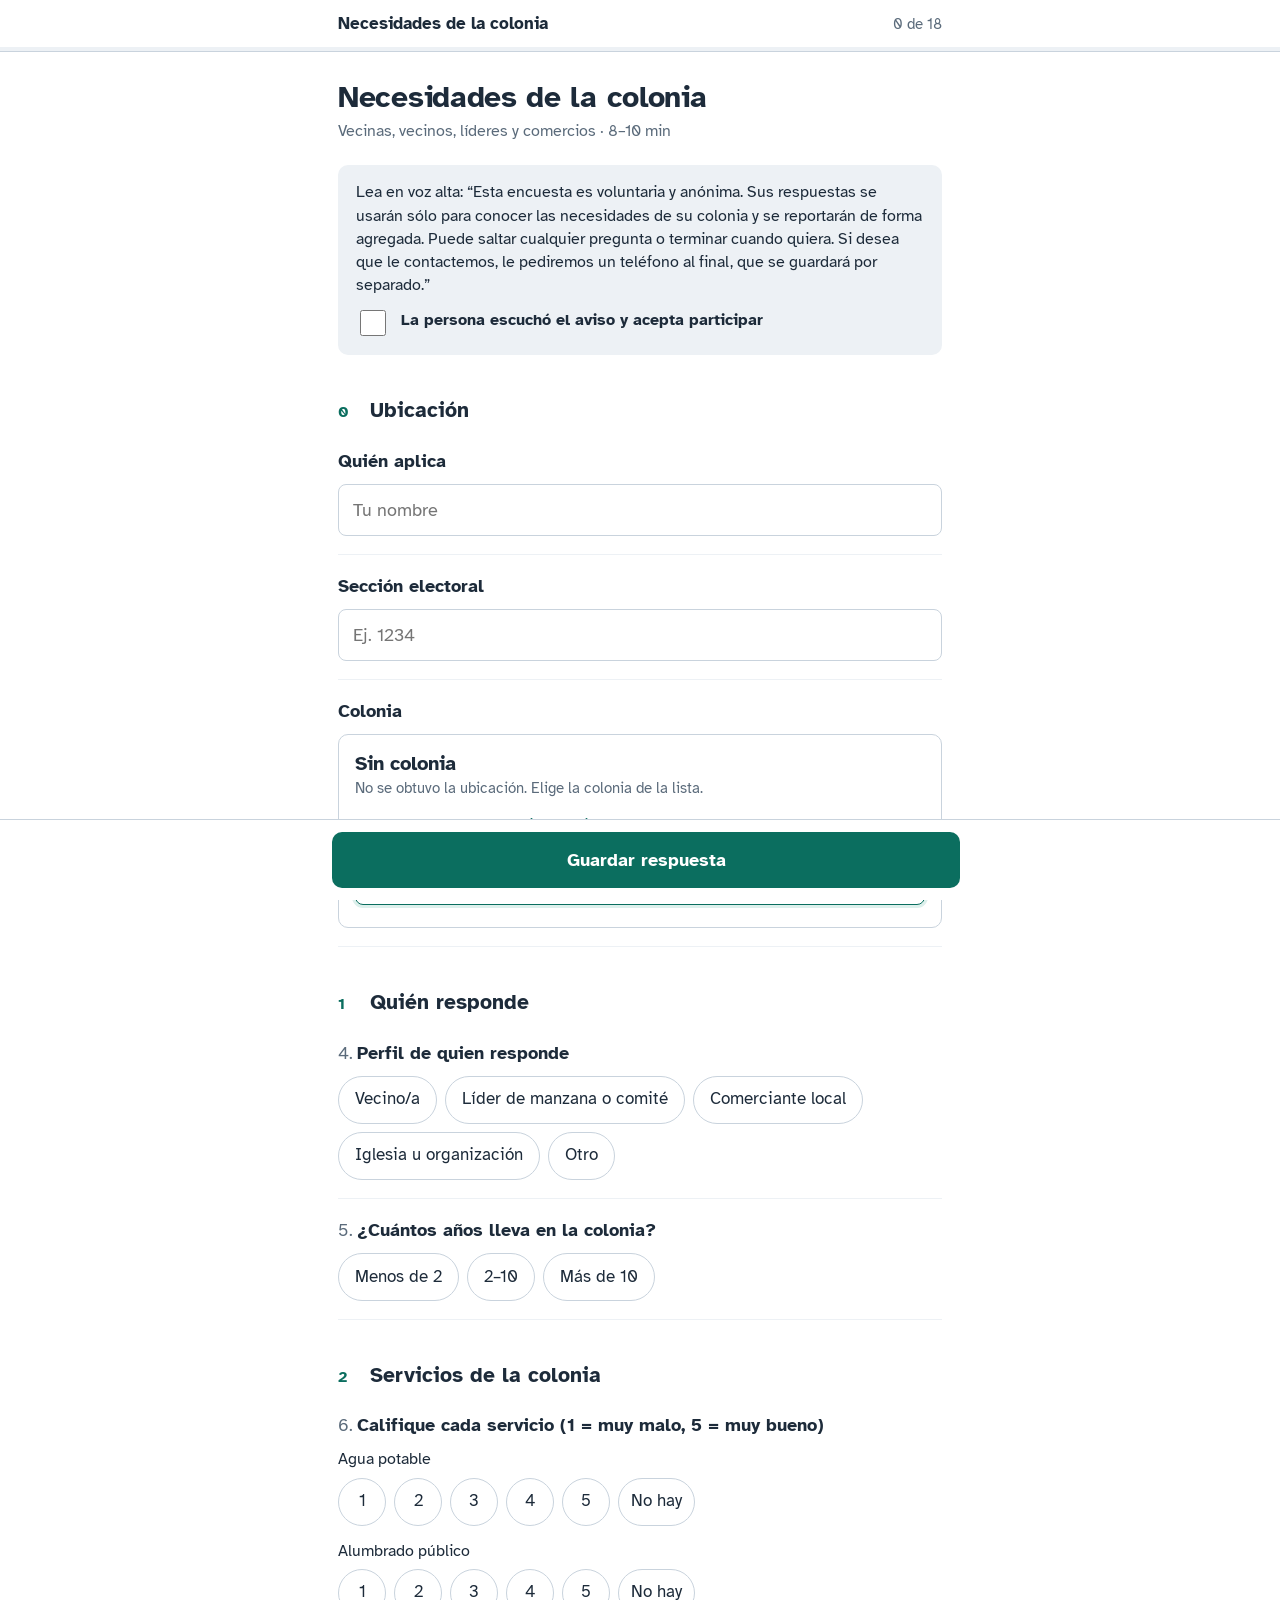
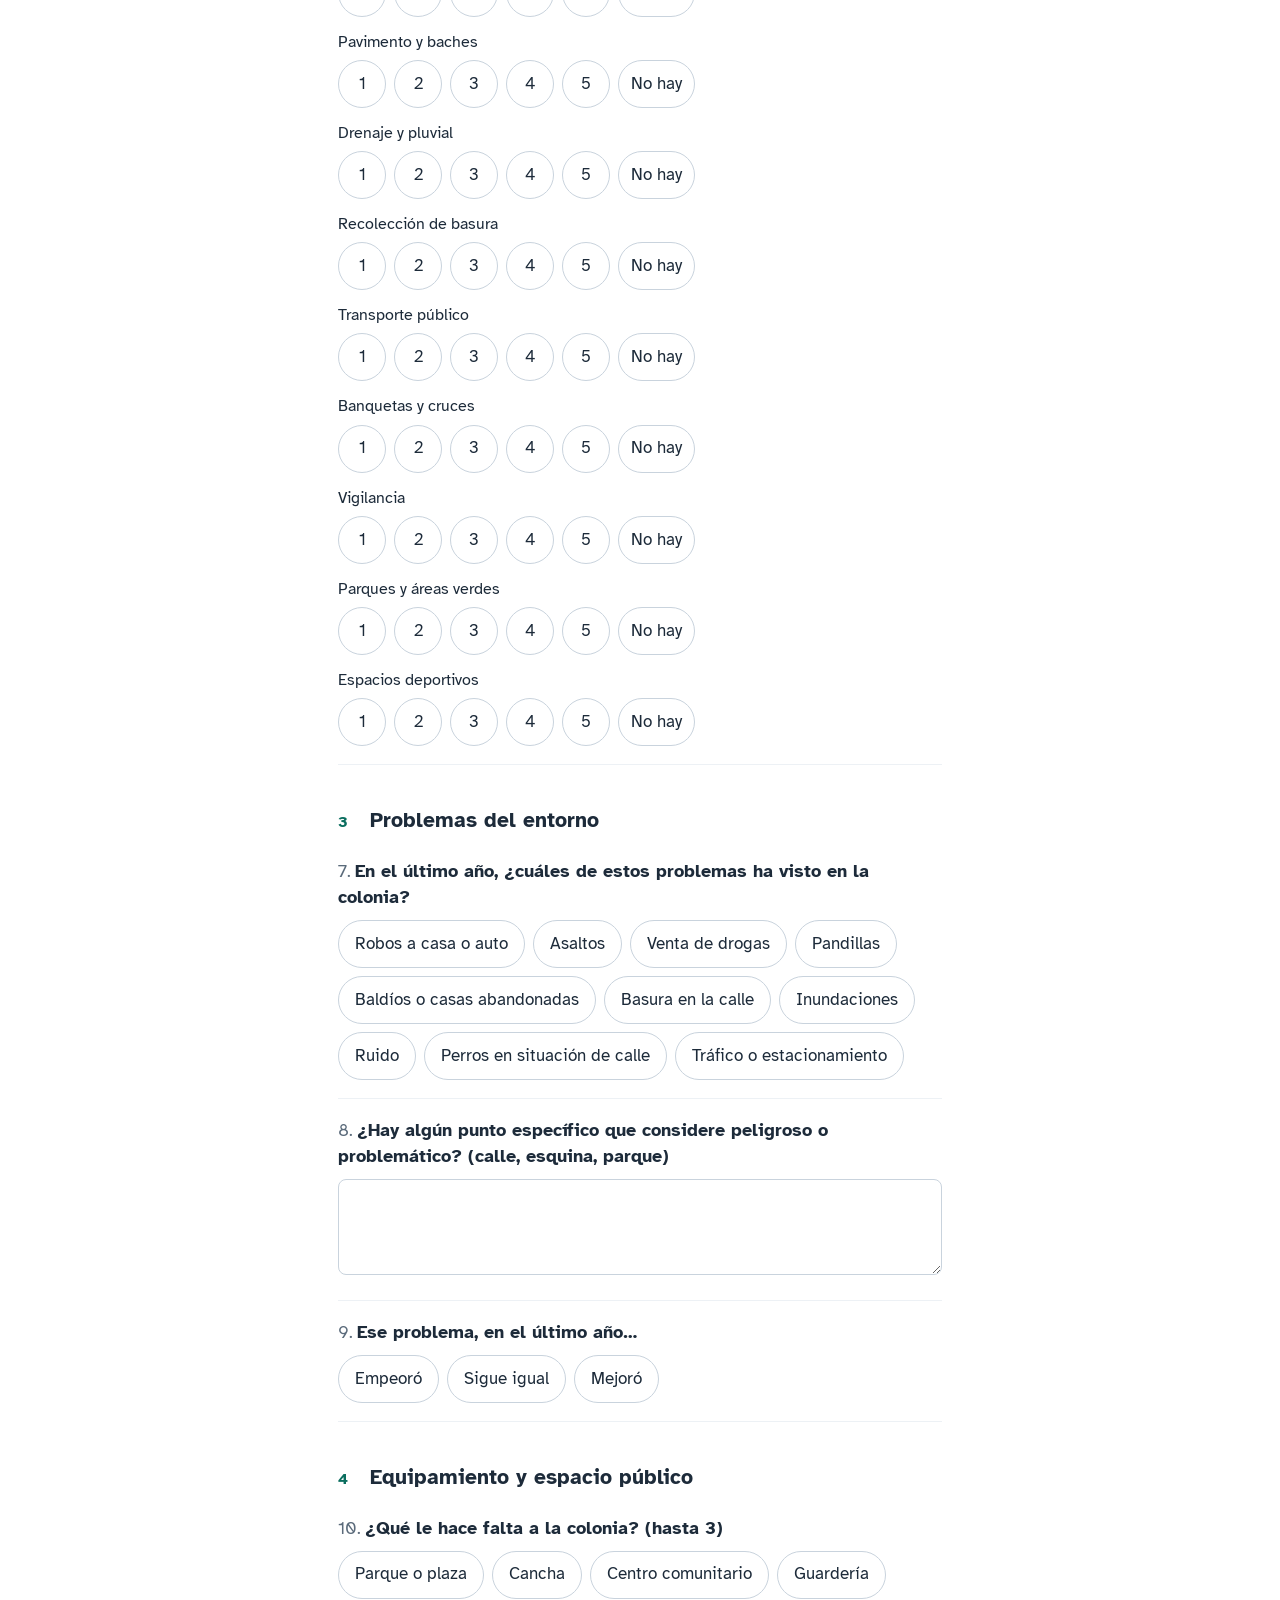
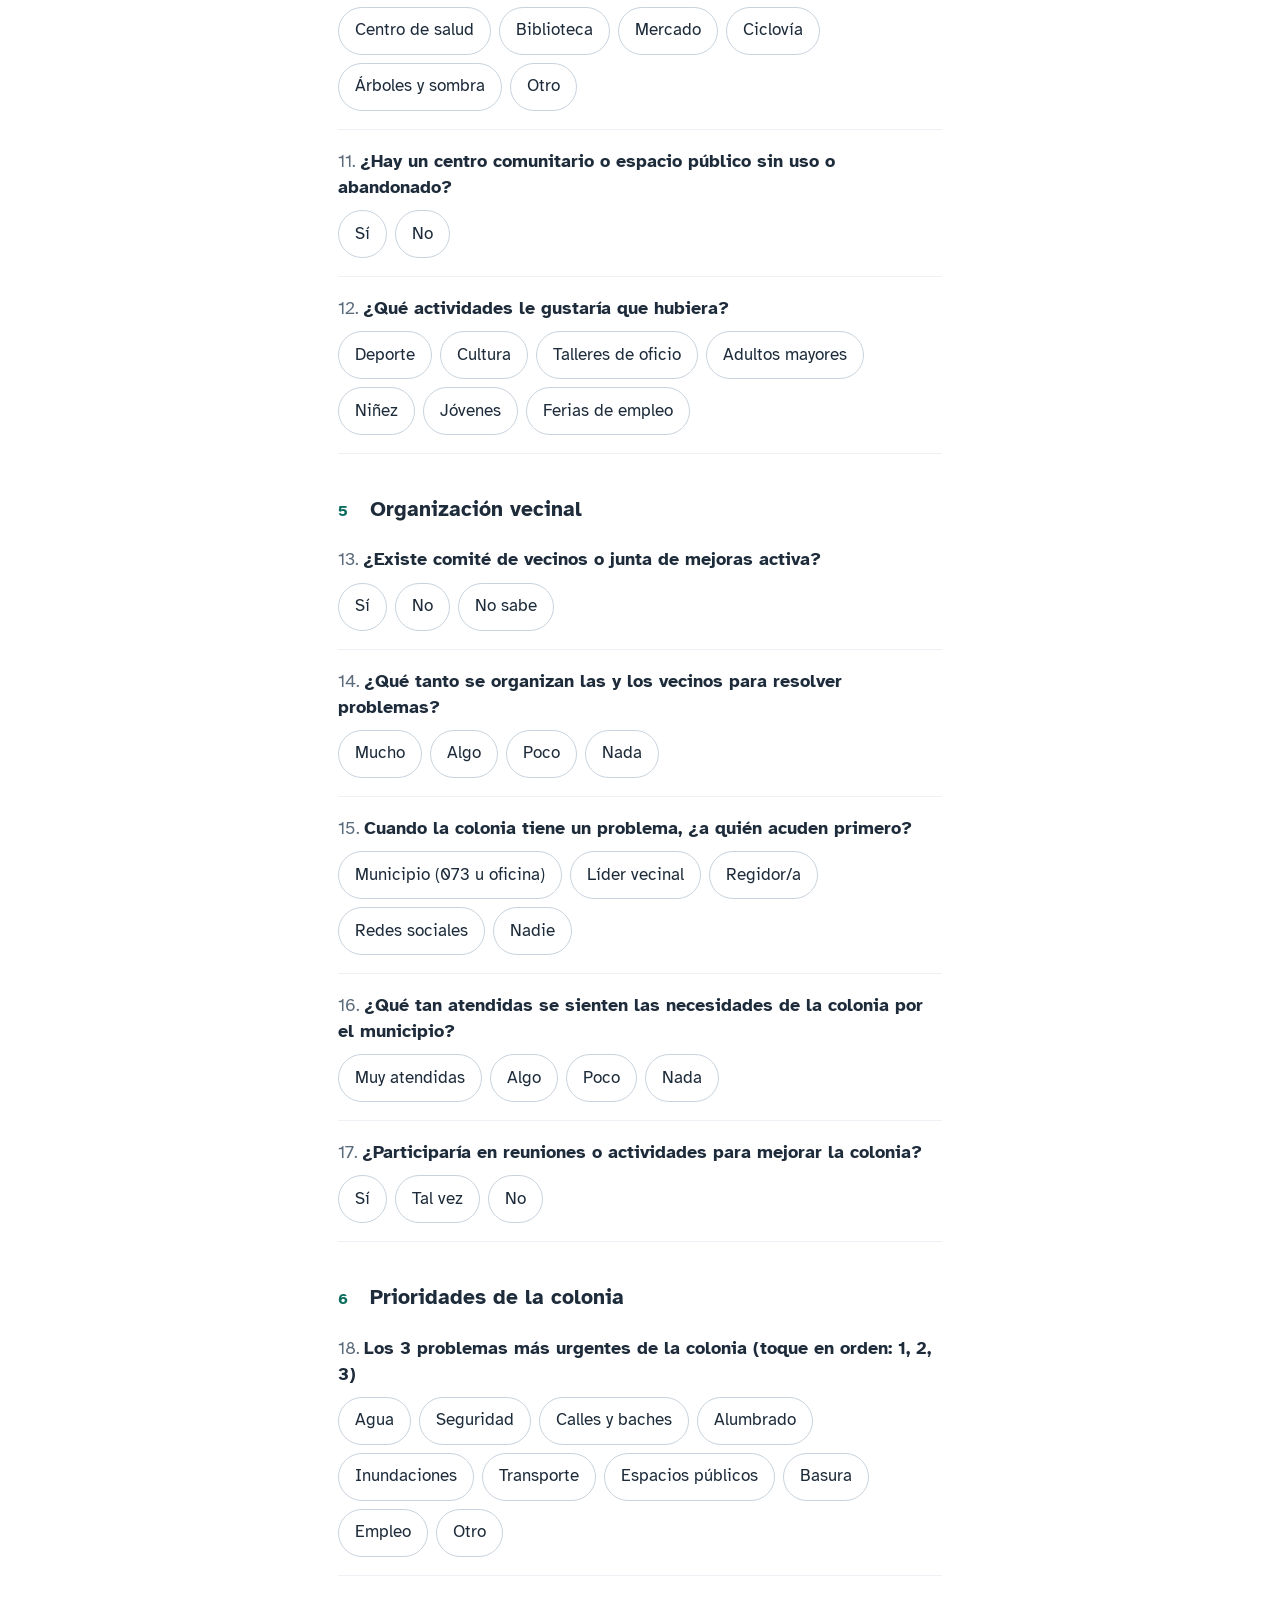
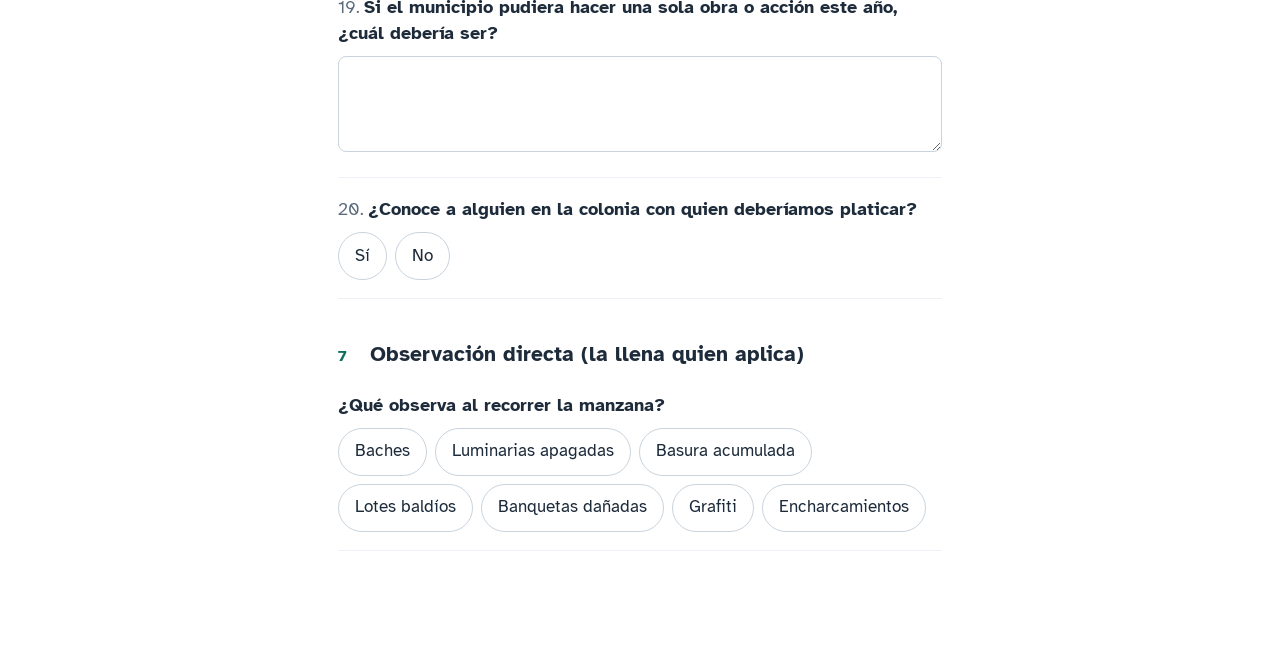
==== colonia/index.html @ 7fc2164d "Add files via upload" ====
<!DOCTYPE html>
<html lang="es">
<head>
  <meta charset="utf-8">
  <meta name="viewport" content="width=device-width, initial-scale=1, viewport-fit=cover">
  <meta name="theme-color" content="#0B6E5F">
  <title>Necesidades de la colonia</title>
  <link rel="manifest" href="../manifest.webmanifest">
  <link rel="icon" href="data:image/svg+xml,<svg xmlns=%22http://www.w3.org/2000/svg%22 viewBox=%220 0 100 100%22><text y=%22.9em%22 font-size=%2290%22>📋</text></svg>">
  <link rel="preconnect" href="https://fonts.googleapis.com">
  <link href="https://fonts.googleapis.com/css2?family=Atkinson+Hyperlegible:wght@400;700&display=swap" rel="stylesheet">
  <link rel="stylesheet" href="../assets/estilos.css">
</head>
<body data-tipo="colonia">
  <div class="barra">
    <div class="barra-in"><b id="barraTitulo"></b><small id="barraAvance">0 de 0</small></div>
    <div class="progreso"><i id="barraProgreso"></i></div>
  </div>

  <main id="app">
    <h1 id="titulo"></h1>
    <p class="sub" id="subtitulo"></p>

    <div class="aviso">
      <p>Lea en voz alta: “Esta encuesta es voluntaria y anónima. Sus respuestas se usarán sólo para conocer las necesidades de su colonia y se reportarán de forma agregada. Puede saltar cualquier pregunta o terminar cuando quiera. Si desea que le contactemos, le pediremos un teléfono al final, que se guardará por separado.”</p>
      <label class="check"><input type="checkbox" id="consentimiento"> La persona escuchó el aviso y acepta participar</label>
    </div>

    <h2><span>0</span>Ubicación</h2>
    <div class="q">
      <label for="aplicador">Quién aplica</label>
      <input type="text" id="aplicador" autocomplete="name" placeholder="Tu nombre">
    </div>
    <div class="q">
      <label for="seccion">Sección electoral</label>
      <input type="number" id="seccion" inputmode="numeric" placeholder="Ej. 1234">
    </div>
    <div class="q">
      <span class="et">Colonia</span>
      <div class="colonia" id="coloniaCaja">
        <div class="nom" id="coloniaNom">Buscando ubicación…</div>
        <div class="meta" id="coloniaMeta">Permite el acceso a la ubicación para detectarla sola.</div>
        <div class="acciones">
          <button type="button" class="link" id="btnGps">Detectar de nuevo</button>
          <button type="button" class="link" id="btnBuscar">Elegir de la lista</button>
        </div>
        <div id="buscador" hidden>
          <input type="search" id="busca" placeholder="Escribe el nombre de la colonia" autocomplete="off" style="margin-top:10px">
          <div class="resultados" id="resultados"></div>
        </div>
      </div>
    </div>
    <div id="extras"></div>

    <div id="secciones"></div>
  </main>

  <div class="pie"><div class="pie-in">
    <span class="pend" id="pendientes"></span>
    <button type="button" class="btn" id="btnEnviar">Guardar respuesta</button>
  </div></div>

  <script src="../assets/config.js"></script>
  <script src="../assets/esquemas.js"></script>
  <script src="../assets/colonias.js"></script>
  <script src="../assets/app.js"></script>
</body>
</html>
---- assets/estilos.css ----
:root {
    --tinta: #1D2B3A;      /* texto */
    --tenue: #5B6B7B;      /* texto secundario */
    --papel: #FFFFFF;
    --superficie: #EDF1F5; /* bloques */
    --linea: #C9D3DD;
    --accion: #0B6E5F;     /* seleccionado / botón */
    --accion-suave: #DDF0EC;
    --orden: #F0B429;      /* números del top 3 */
    --alerta: #B42318;
    box-sizing: border-box;
    padding-top: env(safe-area-inset-top, 0px);
    padding-bottom: env(safe-area-inset-bottom, 0px);
  }
  *, *::before, *::after { box-sizing: inherit; }
  html, body { margin: 0; background: var(--papel); color: var(--tinta); }
  body { font: 18px/1.45 "Atkinson Hyperlegible", system-ui, -apple-system, "Segoe UI", sans-serif; }
  main { max-width: 640px; margin: 0 auto; padding: 0 18px 120px; }

  .barra { position: sticky; top: 0; z-index: 5; background: var(--papel); border-bottom: 1px solid var(--linea); }
  .barra-in { max-width: 640px; margin: 0 auto; padding: 12px 18px 10px; display: flex; justify-content: space-between; gap: 12px; align-items: baseline; }
  .barra b { font-size: 17px; }
  .barra small { color: var(--tenue); font-size: 15px; }
  .progreso { height: 4px; background: var(--superficie); }
  .progreso i { display: block; height: 100%; width: 0; background: var(--accion); transition: width .25s; }

  h1 { font-size: 30px; line-height: 1.15; margin: 28px 0 6px; letter-spacing: -0.01em; }
  .sub { color: var(--tenue); margin: 0 0 22px; font-size: 16px; }
  h2 { font-size: 21px; margin: 40px 0 4px; display: flex; gap: 10px; align-items: baseline; }
  h2 span { color: var(--accion); font-size: 16px; min-width: 1.4em; }

  .aviso { background: var(--superficie); border-radius: 10px; padding: 16px 18px; font-size: 16px; }
  .aviso p { margin: 0 0 12px; }
  .check { display: flex; gap: 12px; align-items: flex-start; font-weight: 700; cursor: pointer; }
  .check input { width: 26px; height: 26px; accent-color: var(--accion); flex: none; margin-top: 1px; }

  .q { padding: 18px 0; border-bottom: 1px solid var(--superficie); }
  .q[hidden] { display: none; }
  .q > label, .q > .et { display: block; font-weight: 700; margin-bottom: 10px; }
  .q .num { color: var(--tenue); font-weight: 400; margin-right: 4px; }

  input[type=text], input[type=number], input[type=tel], input[type=search], textarea {
    width: 100%; font: inherit; color: inherit; padding: 12px 14px; border: 1.5px solid var(--linea);
    border-radius: 8px; background: var(--papel); min-height: 50px;
  }
  textarea { min-height: 96px; resize: vertical; }
  input:focus, textarea:focus { outline: none; border-color: var(--accion); box-shadow: 0 0 0 3px var(--accion-suave); }

  .ops { display: flex; flex-wrap: wrap; gap: 8px; }
  .op { position: relative; font: inherit; font-size: 17px; color: var(--tinta); background: var(--papel);
        border: 1.5px solid var(--linea); border-radius: 999px; padding: 10px 16px; min-height: 48px; cursor: pointer; text-align: left; }
  .op[aria-pressed=true] { background: var(--accion); border-color: var(--accion); color: #fff; }
  .op:focus-visible, .btn:focus-visible { outline: 3px solid var(--orden); outline-offset: 2px; }
  .op .rk { display: inline-grid; place-items: center; width: 26px; height: 26px; border-radius: 50%;
            background: var(--orden); color: var(--tinta); font-weight: 700; font-size: 15px; margin-right: 8px; }
  .otro { margin-top: 10px; }

  .tabla { display: grid; gap: 14px; }
  .fila-esc .nombre, .fila-cnt .nombre { font-size: 16px; margin-bottom: 6px; }
  .fila-esc .ops .op { min-width: 48px; justify-content: center; text-align: center; padding: 10px 12px; }
  .fila-cnt { display: flex; align-items: center; justify-content: space-between; gap: 12px; }
  .paso { display: flex; align-items: center; gap: 6px; }
  .paso button { width: 48px; height: 48px; border-radius: 50%; border: 1.5px solid var(--linea); background: var(--papel); font: inherit; font-size: 24px; color: var(--tinta); cursor: pointer; }
  .paso output { min-width: 2ch; text-align: center; font-weight: 700; font-size: 20px; }

  .colonia { border: 1.5px solid var(--linea); border-radius: 10px; padding: 14px 16px; }
  .colonia.ok { border-color: var(--accion); background: var(--accion-suave); }
  .colonia .nom { font-size: 20px; font-weight: 700; }
  .colonia .meta { color: var(--tenue); font-size: 15px; }
  .colonia .acciones { display: flex; gap: 14px; margin-top: 8px; flex-wrap: wrap; }
  .link { background: none; border: 0; padding: 6px 0; font: inherit; font-size: 16px; color: var(--accion); text-decoration: underline; cursor: pointer; }
  .resultados { margin-top: 8px; display: grid; }
  .resultados button { text-align: left; font: inherit; font-size: 17px; background: var(--papel); border: 0; border-bottom: 1px solid var(--superficie); padding: 12px 4px; color: var(--tinta); cursor: pointer; }
  .resultados button small { color: var(--tenue); }

  .pie { position: fixed; left: 0; right: 0; bottom: 0; background: var(--papel); border-top: 1px solid var(--linea);
         padding: 12px 18px calc(12px + env(safe-area-inset-bottom, 0px)); }
  .pie-in { max-width: 640px; margin: 0 auto; display: flex; gap: 12px; align-items: center; }
  .btn { flex: 1; font: inherit; font-weight: 700; font-size: 18px; border: 0; border-radius: 10px; min-height: 56px; background: var(--accion); color: #fff; cursor: pointer; }
  .btn[disabled] { opacity: .5; }
  .btn.sec { background: var(--superficie); color: var(--tinta); }
  .error { color: var(--alerta); font-size: 16px; margin-top: 8px; }
  .pend { font-size: 15px; color: var(--tenue); }

  .listo { text-align: left; padding-top: 48px; }
  .listo .folio { font-size: 34px; font-weight: 700; letter-spacing: .02em; }
  @media (prefers-reduced-motion: reduce) { * { transition: none !important; } }
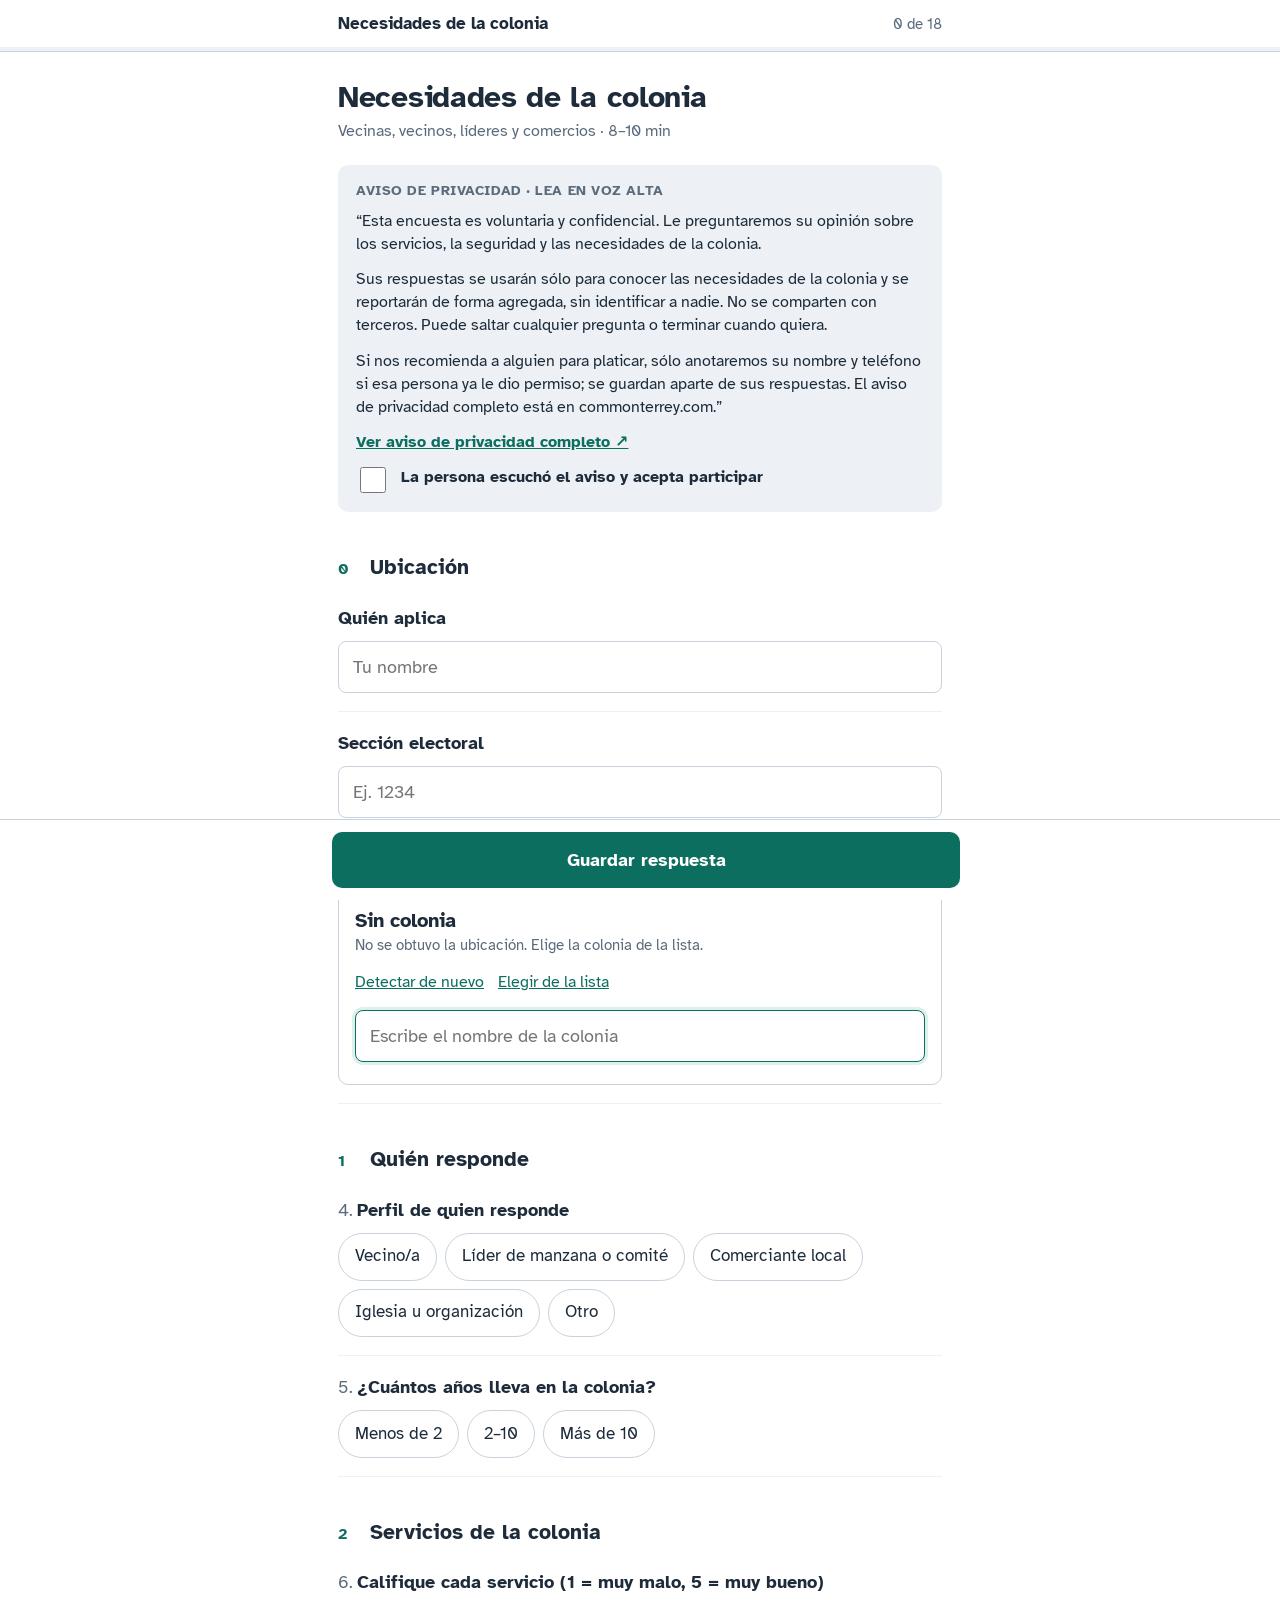
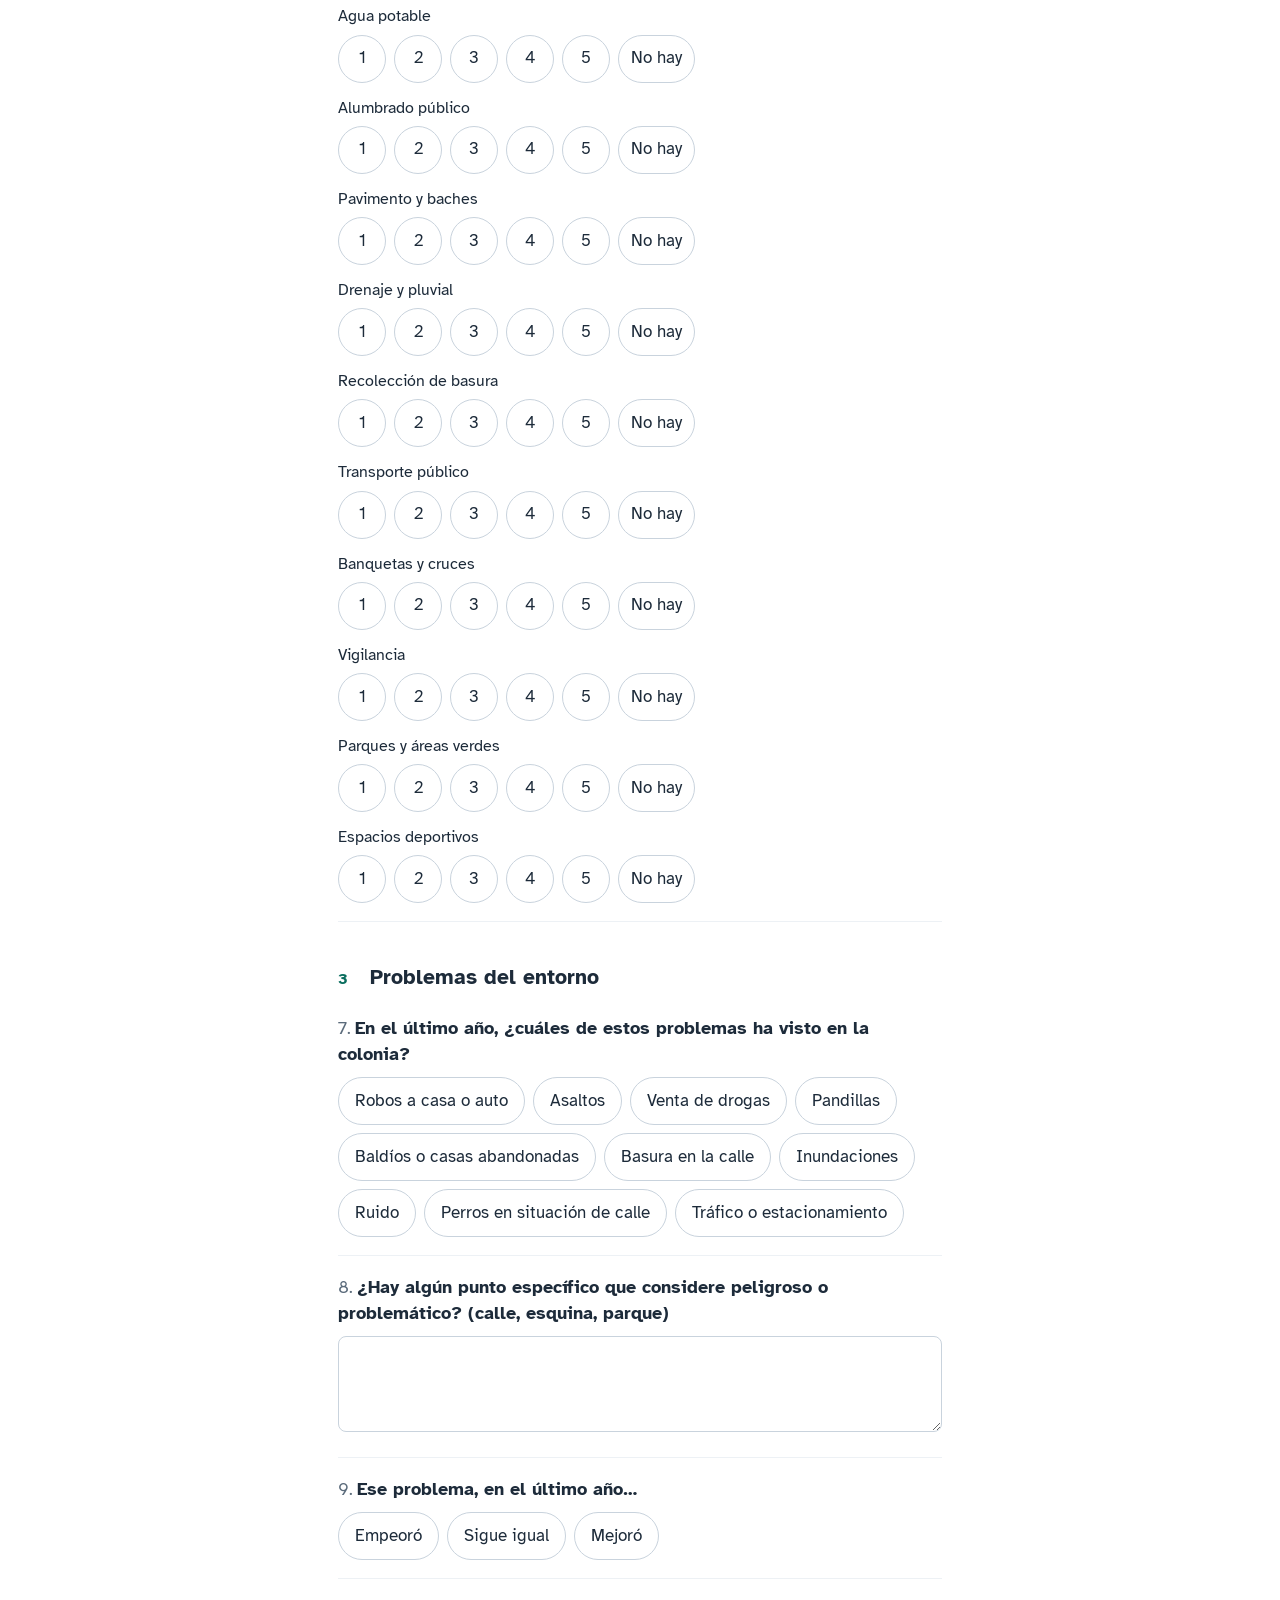
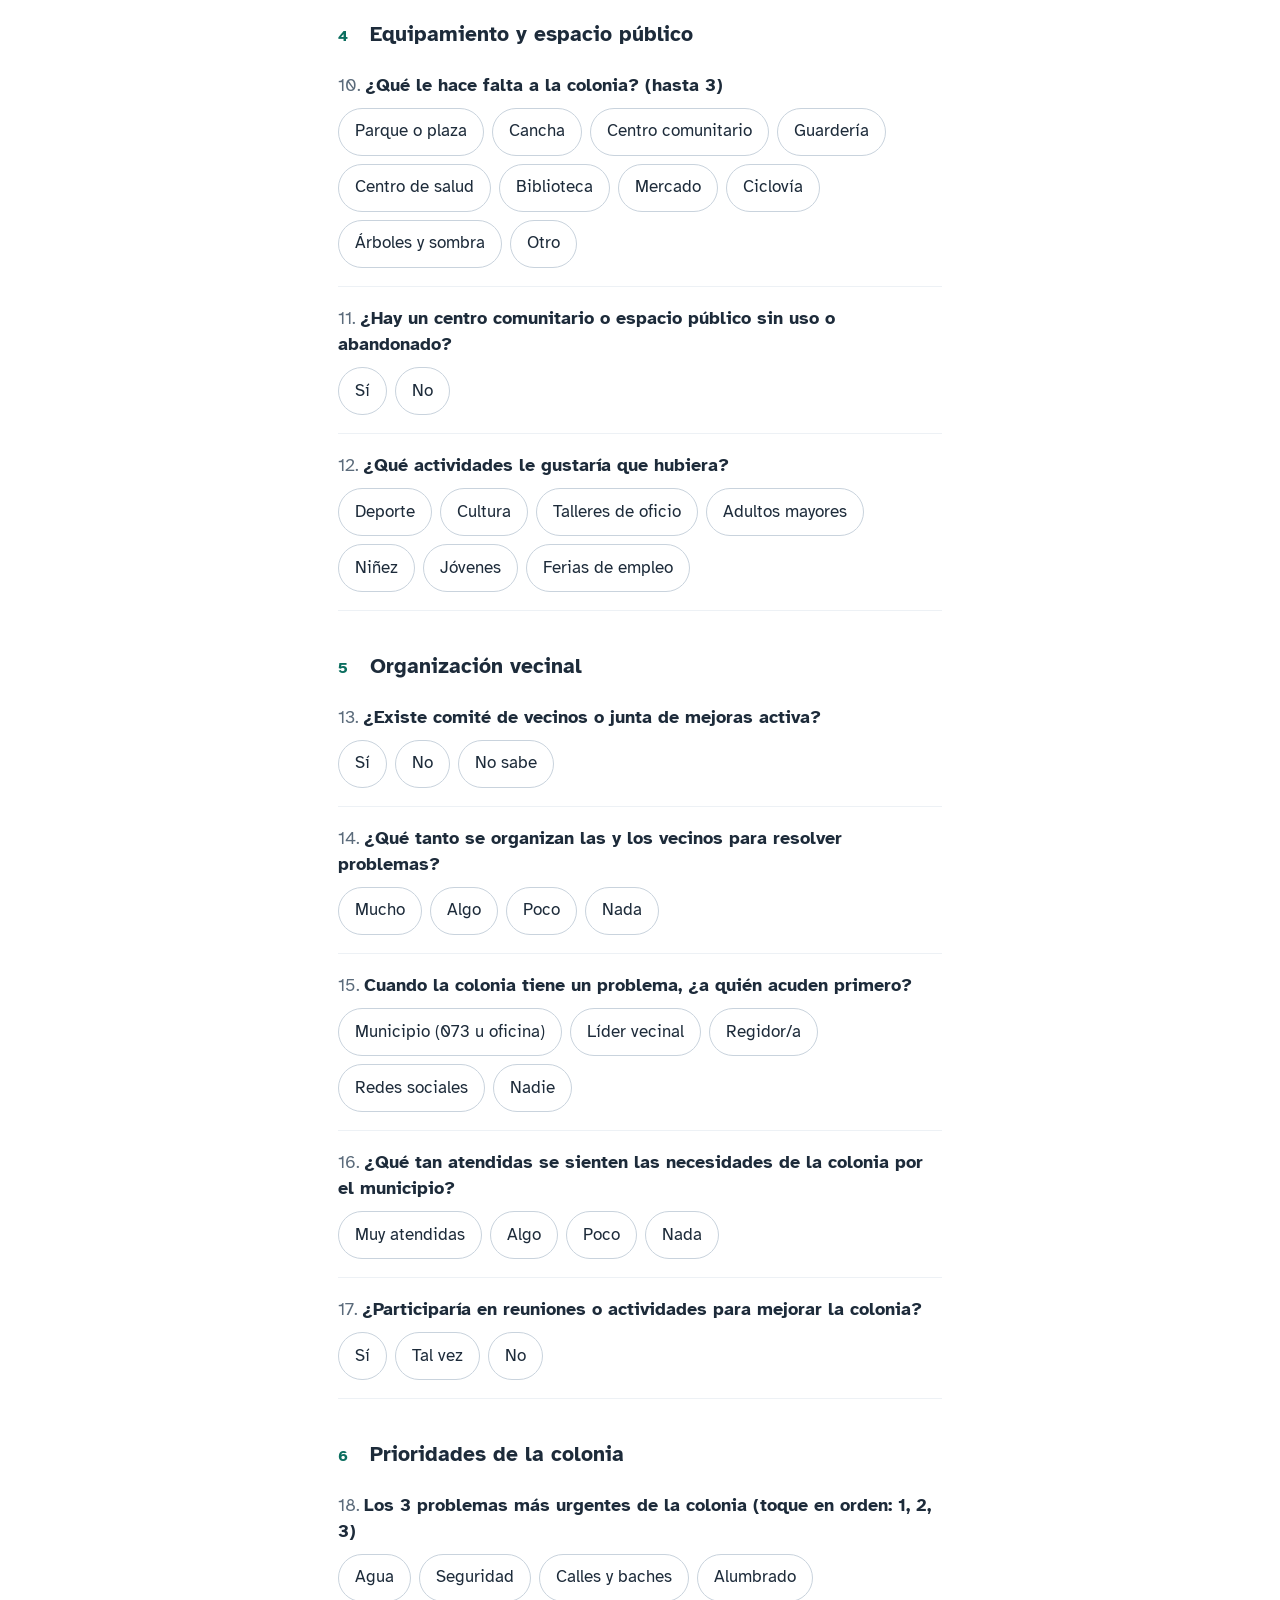
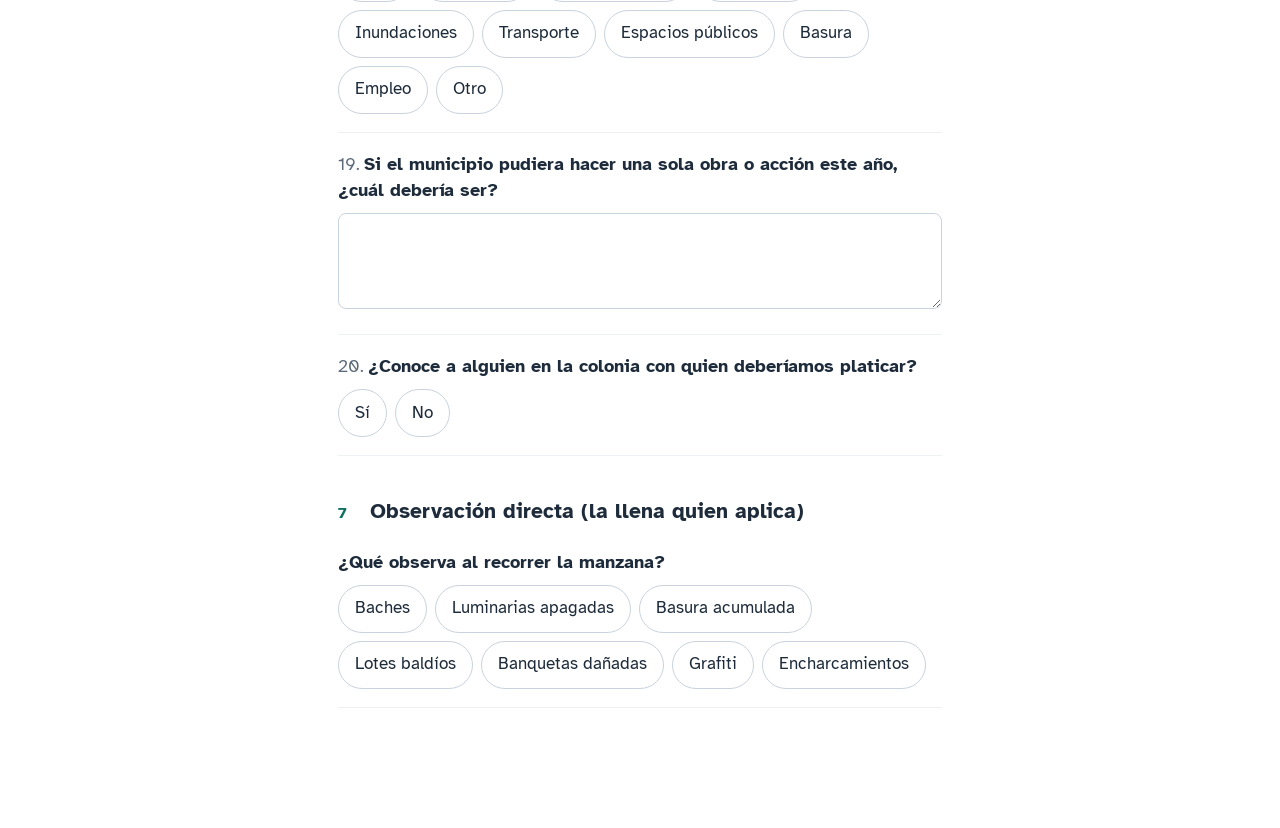
==== commit 2c0b82a8: "Add files via upload" ====
--- a/colonia/index.html
+++ b/colonia/index.html
@@ -22,7 +22,11 @@
     <p class="sub" id="subtitulo"></p>
 
     <div class="aviso">
-      <p>Lea en voz alta: “Esta encuesta es voluntaria y anónima. Sus respuestas se usarán sólo para conocer las necesidades de su colonia y se reportarán de forma agregada. Puede saltar cualquier pregunta o terminar cuando quiera. Si desea que le contactemos, le pediremos un teléfono al final, que se guardará por separado.”</p>
+      <p class="aviso-tit">Aviso de privacidad · lea en voz alta</p>
+      <p>“Esta encuesta es voluntaria y confidencial. Le preguntaremos su opinión sobre los servicios, la seguridad y las necesidades de la colonia.</p>
+      <p>Sus respuestas se usarán sólo para conocer las necesidades de la colonia y se reportarán de forma agregada, sin identificar a nadie. No se comparten con terceros. Puede saltar cualquier pregunta o terminar cuando quiera.</p>
+      <p>Si nos recomienda a alguien para platicar, sólo anotaremos su nombre y teléfono si esa persona ya le dio permiso; se guardan aparte de sus respuestas. El aviso de privacidad completo está en commonterrey.com.”</p>
+      <p class="aviso-liga"><a href="https://commonterrey.com/aviso-privacidad.html#encuestas" target="_blank" rel="noopener">Ver aviso de privacidad completo ↗</a></p>
       <label class="check"><input type="checkbox" id="consentimiento"> La persona escuchó el aviso y acepta participar</label>
     </div>
 
--- a/assets/estilos.css
+++ b/assets/estilos.css
@@ -31,6 +31,8 @@
 
   .aviso { background: var(--superficie); border-radius: 10px; padding: 16px 18px; font-size: 16px; }
   .aviso p { margin: 0 0 12px; }
+  .aviso .aviso-tit { font-weight: 700; font-size: 14px; letter-spacing: .04em; text-transform: uppercase; color: var(--tenue); margin-bottom: 8px; }
+  .aviso .aviso-liga a { color: var(--accion); font-weight: 700; }
   .check { display: flex; gap: 12px; align-items: flex-start; font-weight: 700; cursor: pointer; }
   .check input { width: 26px; height: 26px; accent-color: var(--accion); flex: none; margin-top: 1px; }
 
